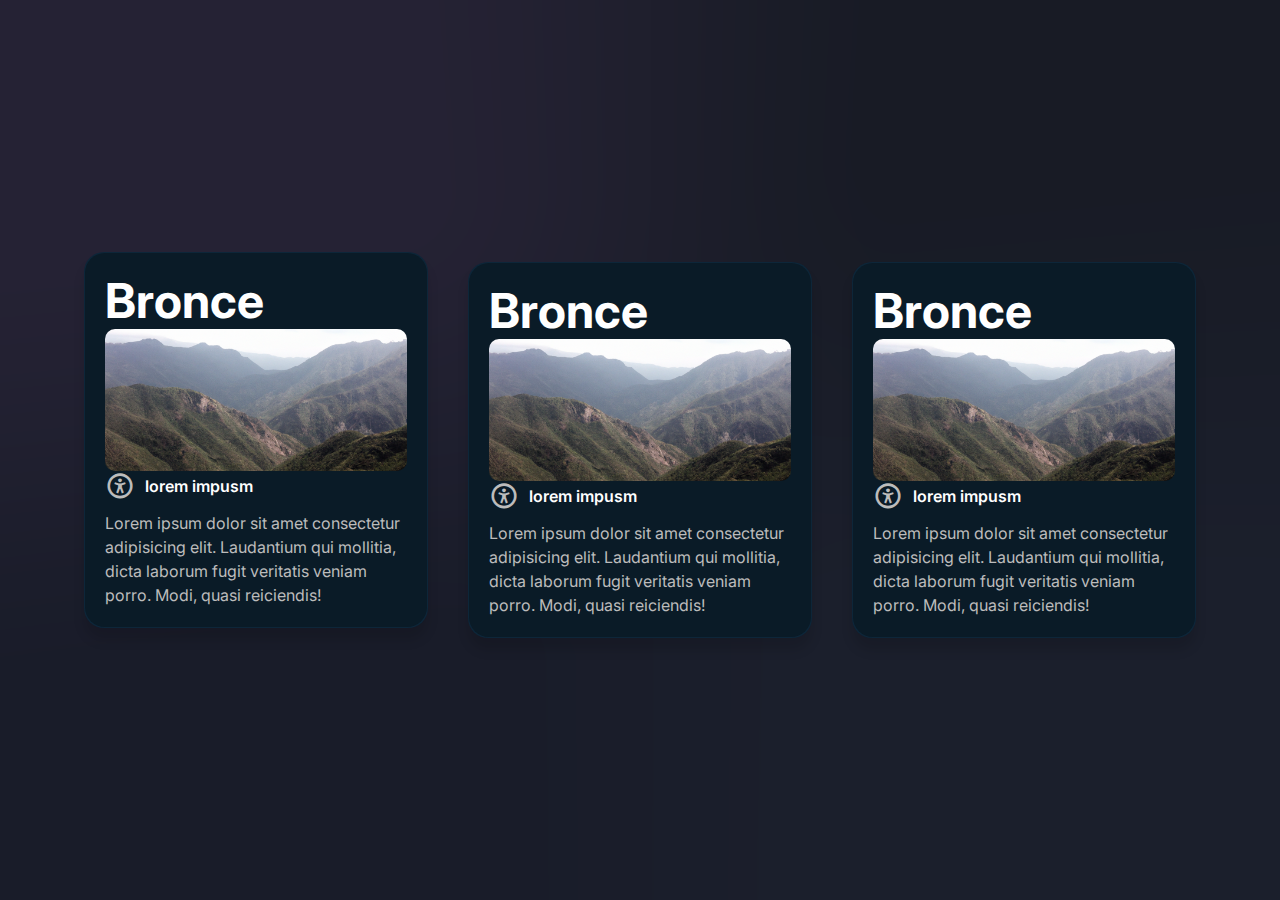
==== effectMicrosft/index.html @ b313fcde "Add files via upload" ====
<!DOCTYPE html>
<html lang="en">
<head>
  <meta charset="UTF-8">
  <meta http-equiv="X-UA-Compatible" content="IE=edge">
  <meta name="viewport" content="width=device-width, initial-scale=1.0">
  <link rel="stylesheet" href="css/app.css">
  <link rel="stylesheet" href="css/normalize.css">
  <link rel="preconnect" href="https://fonts.googleapis.com">
  <link rel="preconnect" href="https://fonts.gstatic.com" crossorigin>
  <link href="https://fonts.googleapis.com/css2?family=Inter:wght@400;600;900&display=swap" rel="stylesheet">
  <link href='https://unpkg.com/boxicons@2.1.4/css/boxicons.min.css' rel='stylesheet'>
  <title>Moderns Effects</title>
</head>
<body>
  <div class="contenedor">
    <div class="card">
      <div class="card__contenedor">
        <h2 class="heading">Bronce</h2>
        <img class="imagen" src="img/montañas.png" alt="Imagen">
        <div class="descripcion">
          <div class="header">
            <i class='bx bx-universal-access'></i>
            <p class="subtitulo">lorem impusm</p>
          </div>
          <p class="informacion">
              Lorem ipsum dolor sit amet consectetur adipisicing elit. Laudantium qui mollitia, dicta laborum fugit veritatis veniam porro. Modi, quasi reiciendis!
          </p>
        </div>
      </div>
    </div>
    <div class="card">
      <div class="card__contenedor">
        <h2 class="heading">Bronce</h2>
        <img class="imagen" src="img/montañas.png" alt="Imagen">
        <div class="descripcion">
          <div class="header">
            <i class='bx bx-universal-access'></i>
            <p class="subtitulo">lorem impusm</p>
          </div>
          <p class="informacion">
              Lorem ipsum dolor sit amet consectetur adipisicing elit. Laudantium qui mollitia, dicta laborum fugit veritatis veniam porro. Modi, quasi reiciendis!
          </p>
        </div>
      </div>
    </div>
    <div class="card">
      <div class="card__contenedor">
        <h2 class="heading">Bronce</h2>
        <img class="imagen" src="img/montañas.png" alt="Imagen">
        <div class="descripcion">
          <div class="header">
            <i class='bx bx-universal-access'></i>
            <p class="subtitulo">lorem impusm</p>
          </div>
          <p class="informacion">
              Lorem ipsum dolor sit amet consectetur adipisicing elit. Laudantium qui mollitia, dicta laborum fugit veritatis veniam porro. Modi, quasi reiciendis!
          </p>
        </div>
      </div>
    </div>
  </div>
  <script src="app.js"></script>
</body>
</html>
---- effectMicrosft/css/app.css ----
html {
  box-sizing: border-box;
  font-size: 62.5%;
}
*, :before, :after {
  box-sizing: inherit;
}

:root {
  --blanco1: #fff;
  --blanco2: #bcbcbc;
  --card1: #0A1B27;
  --card2: #0D2639;
  --fuente: 'Inter', sans-serif;
}

body {
  background-image: url(../img/mesh-gradient.png);
  background-position: center center;
  background-repeat: no-repeat;
  background-size: cover;
  height: 100%;
  font-family: var(--fuente);
  font-size: 1.6rem;
}
img {
  max-width: 100%;
  display: block;
}
p, a, h2 {
  color: var(--blanco1);
  margin: 0;
}
p {
  line-height: 1.5;
}
h2 {
  font-size: 4.8rem;
}

.contenedor {
  max-width: 120rem;
  width: 90%;
  height: 100%;
  margin-left: auto;
  margin-right: auto;
}
@media (min-width: 768px) {
  .contenedor {
    display: flex;
    align-items: center;
    height: 100vh;
  }
}
.card {
  position: relative;
  box-shadow: rgb(0 0 0 / 12%) 0px 12px 12px;
  border-radius: 2rem;
  background-color: var(--card2);
  margin: 2rem;
}
.contenedor:hover > .card {
  opacity: 1;
}
.contenedor:hover > .card::after {
  opacity: 1;
}
.card:first-child {
  margin-top: 2rem;
}

.card::before, .card::after {
  content: "";
  pointer-events: none;
  user-select: none;
  position: absolute;
  inset: 0px;
  border-radius: inherit;
  opacity: 0;
  transition-property: opacity, background ;
  transition-duration: .5s;
  transition-timing-function: ease;
}
.card::before {
  background: radial-gradient(800px circle at var(--x) var(--y),rgba(255,255,255,0.10),transparent 30%);
  z-index: 3;
}
.card::after {
  background: radial-gradient(800px circle at var(--x) var(--y),rgba(255,255,255,0.20),transparent 30%);
  z-index: 1;
}
.card:hover:before {
  opacity: 1;
}
.card__contenedor {
  padding: 2rem;
  border-radius: inherit;
  margin: 1px;
  position: relative;
  background-color: var(--card1);
  height: calc(100% - 0px);
  width: calc(100% - 2px);
  z-index: 2;
}

@media (min-width: 768px) {
  .card:first-child {
    margin-top: 0;
  }
}
.imagen {
  border-radius: 1rem;
  position: relative;
  width: 50rem;
  height: 14.2rem;
  object-fit: cover;
}
@media (min-width: 768px){
  .imagen {
    width: 34.6rem;
  }
}
.header{
  display: flex;
  align-items: center;
  gap: 1rem;
}
.subtitulo {
  font-weight: 600;
}
.informacion {
  padding-top: 1rem;
  color: var(--blanco2);
}

.bx.bx-universal-access {
  font-size: 3rem;
  color: var(--blanco2);
}
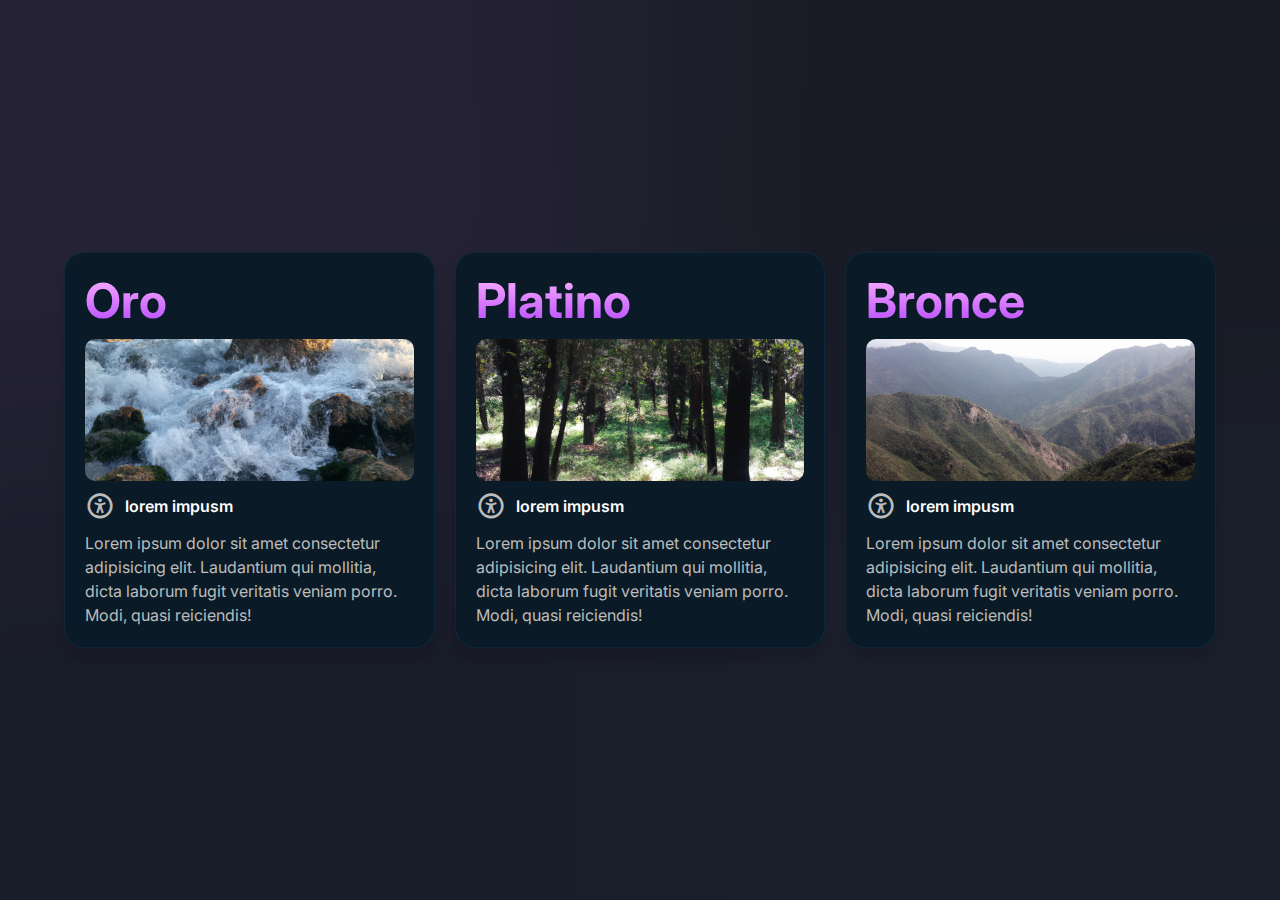
==== commit 99ce9f09: "Add files via upload" ====
--- a/effectMicrosft/index.html
+++ b/effectMicrosft/index.html
@@ -16,8 +16,8 @@
   <div class="contenedor">
     <div class="card">
       <div class="card__contenedor">
-        <h2 class="heading">Bronce</h2>
-        <img class="imagen" src="img/montañas.png" alt="Imagen">
+        <h2 class="heading">Oro</h2>
+        <img class="imagen" src="img/mar.png" alt="Imagen">
         <div class="descripcion">
           <div class="header">
             <i class='bx bx-universal-access'></i>
@@ -31,8 +31,8 @@
     </div>
     <div class="card">
       <div class="card__contenedor">
-        <h2 class="heading">Bronce</h2>
-        <img class="imagen" src="img/montañas.png" alt="Imagen">
+        <h2 class="heading">Platino</h2>
+        <img class="imagen" src="img/bosque.png" alt="Imagen">
         <div class="descripcion">
           <div class="header">
             <i class='bx bx-universal-access'></i>
--- a/effectMicrosft/css/app.css
+++ b/effectMicrosft/css/app.css
@@ -47,9 +47,16 @@
 }
 @media (min-width: 768px) {
   .contenedor {
-    display: flex;
+    display: grid;
+    grid-template-columns: repeat(2, 1fr);
     align-items: center;
     height: 100vh;
+    gap: 2rem;
+  }
+}
+@media (min-width: 1024px) {
+  .contenedor {
+    grid-template-columns: repeat(3, 1fr);
   }
 }
 .card {
@@ -57,16 +64,18 @@
   box-shadow: rgb(0 0 0 / 12%) 0px 12px 12px;
   border-radius: 2rem;
   background-color: var(--card2);
-  margin: 2rem;
+  overflow: hidden;
+}
+@media (max-width: 768px) {
+  .card {
+    margin: 2rem 0;
+  }
 }
 .contenedor:hover > .card {
   opacity: 1;
 }
 .contenedor:hover > .card::after {
   opacity: 1;
-}
-.card:first-child {
-  margin-top: 2rem;
 }
 
 .card::before, .card::after {
@@ -98,9 +107,12 @@
   margin: 1px;
   position: relative;
   background-color: var(--card1);
-  height: calc(100% - 0px);
+  height: calc(100% - 2px);
   width: calc(100% - 2px);
   z-index: 2;
+  display: flex;
+  flex-direction: column;
+  gap: 1rem;
 }
 
 @media (min-width: 768px) {
@@ -120,6 +132,13 @@
     width: 34.6rem;
   }
 }
+.heading{
+  -webkit-background-clip: text;
+  background-image: linear-gradient(180deg,#ffb6ff,#b344ff);
+  color: transparent;
+  display: inline-block;
+  overflow: hidden;
+}
 .header{
   display: flex;
   align-items: center;
@@ -132,7 +151,6 @@
   padding-top: 1rem;
   color: var(--blanco2);
 }
-
 .bx.bx-universal-access {
   font-size: 3rem;
   color: var(--blanco2);
